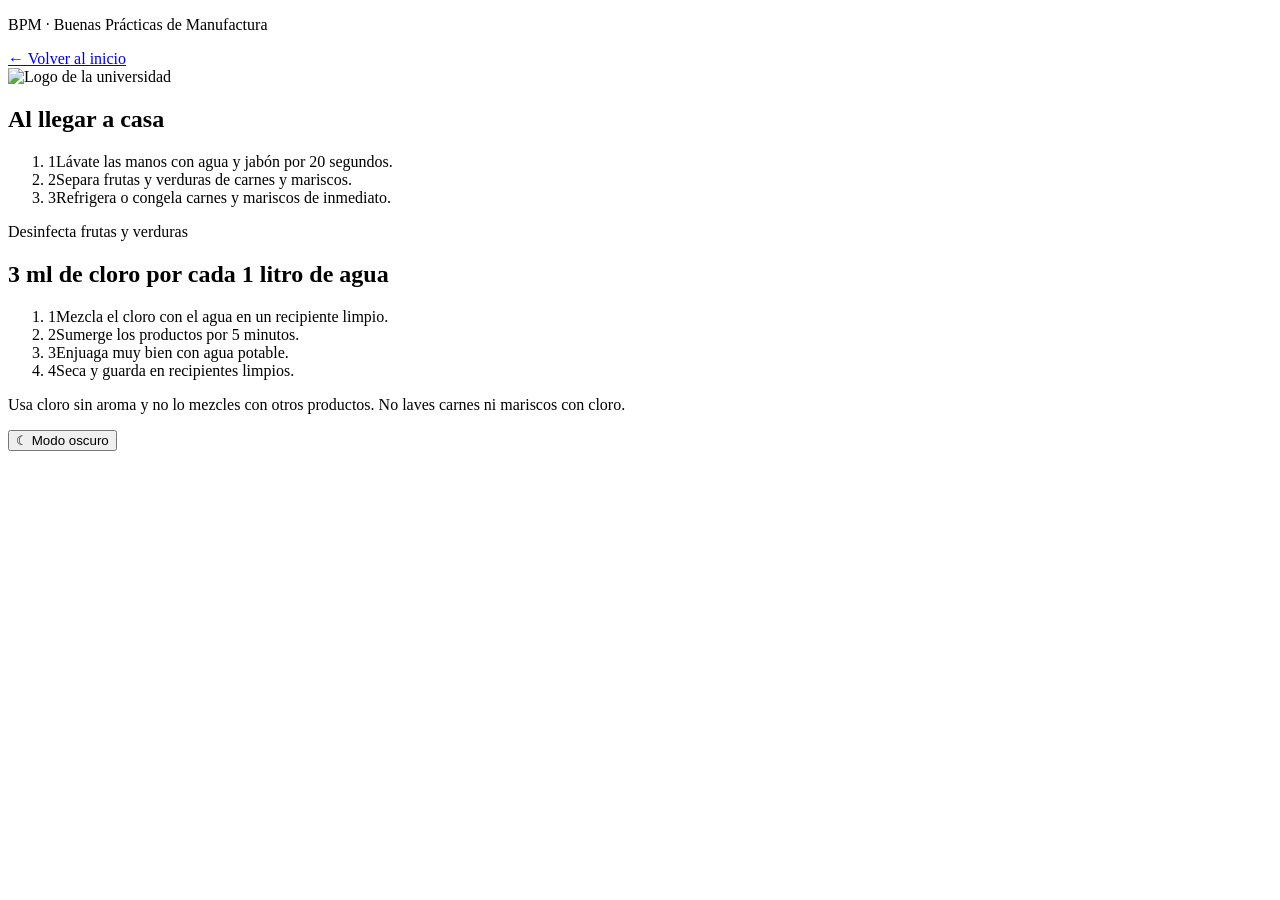
==== al-llegar-a-casa.html @ b9aedc65 "Add files via upload" ====
<!DOCTYPE html>
<html lang="es">
<head>
<meta charset="utf-8">
<meta name="viewport" content="width=device-width, initial-scale=1">
<link rel="preconnect" href="https://fonts.googleapis.com">
<link rel="preconnect" href="https://fonts.gstatic.com" crossorigin>
<link href="https://fonts.googleapis.com/css2?family=Fraunces:opsz,wght@9..144,700;9..144,800&family=Inter:wght@400;600;700&display=swap" rel="stylesheet">
<link rel="stylesheet" href="css/estilos.css">
<script>try{if(localStorage.getItem("bpm-tema")==="oscuro")document.documentElement.setAttribute("data-tema","oscuro")}catch(e){}</script>
<title>Al llegar a casa · BPM</title>
</head>
<body>
<main class="pagina">
  <header class="encabezado">
    <div>
      <p class="etiqueta">BPM · Buenas Prácticas de Manufactura</p>
      <a class="volver" href="index.html">← Volver al inicio</a>
    </div>
    <img class="logo" src="universidad_logo_png.png" alt="Logo de la universidad">
  </header>
  <section class="tarjeta">
    <h2>Al llegar a casa</h2>
    <ol class="pasos">
      <li><span class="num">1</span>Lávate las manos con agua y jabón por 20 segundos.</li>
      <li><span class="num">2</span>Separa frutas y verduras de carnes y mariscos.</li>
      <li><span class="num">3</span>Refrigera o congela carnes y mariscos de inmediato.</li>
    </ol>
  </section>

  <section class="desinfeccion">
    <p class="etiqueta">Desinfecta frutas y verduras</p>
    <h2>3 ml de cloro por cada 1 litro de agua</h2>
    <ol class="fases">
      <li><span class="n">1</span>Mezcla el cloro con el agua en un recipiente limpio.</li>
      <li><span class="n">2</span>Sumerge los productos por 5 minutos.</li>
      <li><span class="n">3</span>Enjuaga muy bien con agua potable.</li>
      <li><span class="n">4</span>Seca y guarda en recipientes limpios.</li>
    </ol>
    <p class="aviso">Usa cloro sin aroma y no lo mezcles con otros productos. No laves carnes ni mariscos con cloro.</p>
  </section>
</main>
<button class="modo" id="modo" type="button">☾ Modo oscuro</button>
<script src="js/tema.js"></script>
</body>
</html>
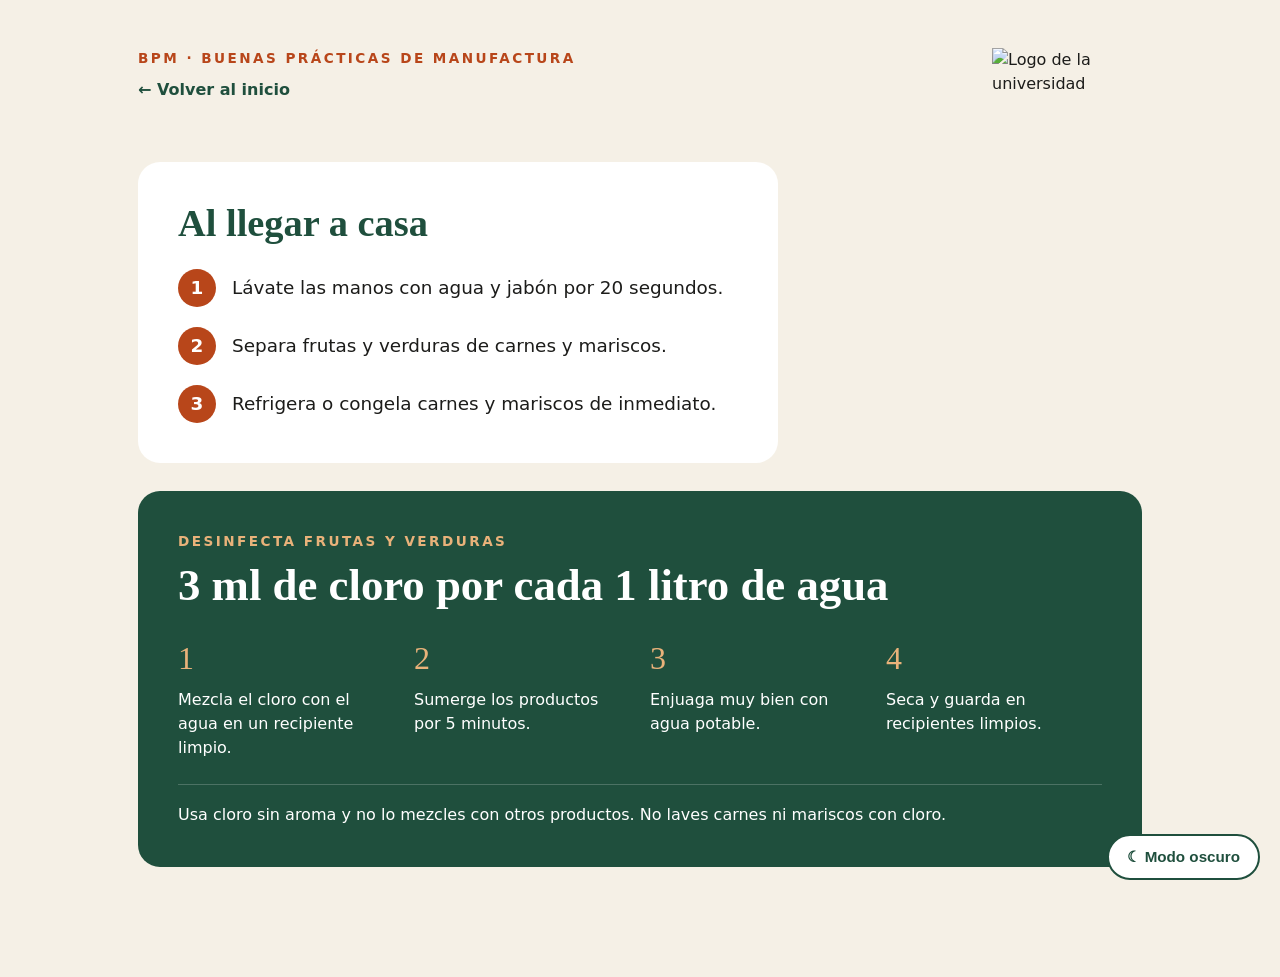
==== commit 177e5e29: "Update al-llegar-a-casa.html" ====
--- a/al-llegar-a-casa.html
+++ b/al-llegar-a-casa.html
@@ -6,7 +6,71 @@
 <link rel="preconnect" href="https://fonts.googleapis.com">
 <link rel="preconnect" href="https://fonts.gstatic.com" crossorigin>
 <link href="https://fonts.googleapis.com/css2?family=Fraunces:opsz,wght@9..144,700;9..144,800&family=Inter:wght@400;600;700&display=swap" rel="stylesheet">
-<link rel="stylesheet" href="css/estilos.css">
+<style>
+:root{
+  --fondo:#f5f0e6; --tarjeta:#ffffff; --texto:#1c1c1a; --verde:#1f4f3d;
+  --acento:#b8461a; --acento-texto:#ffffff; --bloque:#1f4f3d; --bloque-texto:#ffffff;
+  --bloque-acento:#e9b27a; --borde:#1f4f3d; --linea:rgba(255,255,255,.2);
+}
+:root[data-tema="oscuro"]{
+  --fondo:#121815; --tarjeta:#1c2621; --texto:#ece8df; --verde:#8fd1b0;
+  --acento:#e0703f; --acento-texto:#121815; --bloque:#0b2a1e; --bloque-texto:#f1ede4;
+  --bloque-acento:#e9b27a; --borde:#8fd1b0; --linea:rgba(255,255,255,.18);
+}
+*{box-sizing:border-box;margin:0}
+html{color-scheme:light}
+:root[data-tema="oscuro"]{color-scheme:dark}
+body{background:var(--fondo);color:var(--texto);font-family:"Inter",system-ui,sans-serif;line-height:1.5;transition:background .25s,color .25s}
+h1,h2,h3{font-family:"Fraunces",Georgia,serif;color:var(--verde);line-height:1.1}
+.pagina{max-width:1100px;margin:0 auto;padding:clamp(20px,4vw,48px) clamp(16px,4vw,48px) 110px}
+
+/* Encabezado */
+.encabezado{display:flex;justify-content:space-between;align-items:flex-start;gap:24px;margin-bottom:36px}
+.etiqueta{color:var(--acento);font-weight:700;font-size:.85rem;letter-spacing:.18em;text-transform:uppercase;margin-bottom:10px}
+.encabezado h1{font-size:clamp(2rem,5vw,3.6rem);font-weight:800;max-width:14em}
+.intro{margin-top:16px;max-width:42em;font-size:1.1rem}
+.logo{width:clamp(80px,14vw,150px);height:auto;flex-shrink:0}
+
+/* Portada */
+.portadas{display:grid;grid-template-columns:repeat(3,1fr);gap:24px}
+.portada{display:flex;flex-direction:column;gap:14px}
+.portada .foto{display:block;aspect-ratio:4/5;border-radius:20px;overflow:hidden;background:var(--tarjeta);border:2px solid var(--borde)}
+.portada img{width:100%;height:100%;object-fit:cover;display:block}
+.boton{display:block;text-align:center;text-decoration:none;font-weight:700;font-size:1.1rem;padding:14px 18px;border-radius:14px;background:var(--acento);color:var(--acento-texto);transition:filter .2s}
+.boton:hover{filter:brightness(1.1)}
+a:focus-visible,button:focus-visible{outline:3px solid var(--bloque-acento);outline-offset:3px}
+
+/* Subpáginas */
+.volver{display:inline-block;margin-bottom:24px;color:var(--verde);font-weight:600;text-decoration:none}
+.volver:hover{text-decoration:underline}
+.tarjeta{background:var(--tarjeta);border-radius:22px;padding:clamp(22px,4vw,40px);max-width:640px}
+.tarjeta h2{font-size:clamp(1.8rem,4vw,2.4rem);margin-bottom:24px}
+.pasos{list-style:none;padding:0;display:grid;gap:20px}
+.pasos li{display:flex;gap:16px;align-items:center;font-size:1.15rem}
+.num{flex:0 0 auto;width:38px;height:38px;border-radius:50%;background:var(--acento);color:var(--acento-texto);display:grid;place-items:center;font-weight:700}
+
+.desinfeccion{background:var(--bloque);color:var(--bloque-texto);border-radius:22px;padding:clamp(22px,4vw,40px);margin-top:28px}
+.desinfeccion .etiqueta{color:var(--bloque-acento)}
+.desinfeccion h2{color:var(--bloque-texto);font-size:clamp(1.8rem,4.5vw,2.8rem);margin-bottom:24px}
+.fases{list-style:none;padding:0;display:grid;grid-template-columns:repeat(4,1fr);gap:20px}
+.fases .n{display:block;font-family:"Fraunces",Georgia,serif;font-size:2rem;color:var(--bloque-acento);margin-bottom:6px}
+.aviso{margin-top:24px;padding-top:18px;border-top:1px solid var(--linea)}
+
+.guardado{display:grid;grid-template-columns:repeat(3,1fr);gap:20px}
+.caja{border:2px solid var(--borde);border-radius:20px;padding:24px}
+.caja h3{font-size:1.6rem;margin-bottom:10px}
+
+/* Modo oscuro */
+.modo{position:fixed;right:20px;bottom:20px;z-index:10;border:2px solid var(--borde);background:var(--tarjeta);color:var(--verde);font:600 .95rem "Inter",sans-serif;padding:12px 18px;border-radius:999px;cursor:pointer}
+.modo:hover{filter:brightness(1.08)}
+
+@media (max-width:820px){
+  .portadas,.guardado{grid-template-columns:1fr}
+  .fases{grid-template-columns:repeat(2,1fr)}
+  .portada .foto{aspect-ratio:16/10}
+}
+@media (prefers-reduced-motion:reduce){*{transition:none!important}}
+</style>
 <script>try{if(localStorage.getItem("bpm-tema")==="oscuro")document.documentElement.setAttribute("data-tema","oscuro")}catch(e){}</script>
 <title>Al llegar a casa · BPM</title>
 </head>
@@ -41,6 +105,27 @@
   </section>
 </main>
 <button class="modo" id="modo" type="button">☾ Modo oscuro</button>
-<script src="js/tema.js"></script>
+<script>
+(function () {
+  var raiz = document.documentElement;
+  var boton = document.getElementById("modo");
+  function aplicar(t) {
+    if (t === "oscuro") { raiz.setAttribute("data-tema", "oscuro"); }
+    else { raiz.removeAttribute("data-tema"); }
+    if (boton) {
+      boton.textContent = t === "oscuro" ? "☀ Modo claro" : "☾ Modo oscuro";
+      boton.setAttribute("aria-pressed", t === "oscuro");
+    }
+  }
+  var guardado = null;
+  try { guardado = localStorage.getItem("bpm-tema"); } catch (e) {}
+  aplicar(guardado === "oscuro" ? "oscuro" : "claro");
+  if (boton) boton.addEventListener("click", function () {
+    var nuevo = raiz.getAttribute("data-tema") === "oscuro" ? "claro" : "oscuro";
+    aplicar(nuevo);
+    try { localStorage.setItem("bpm-tema", nuevo); } catch (e) {}
+  });
+})();
+</script>
 </body>
 </html>
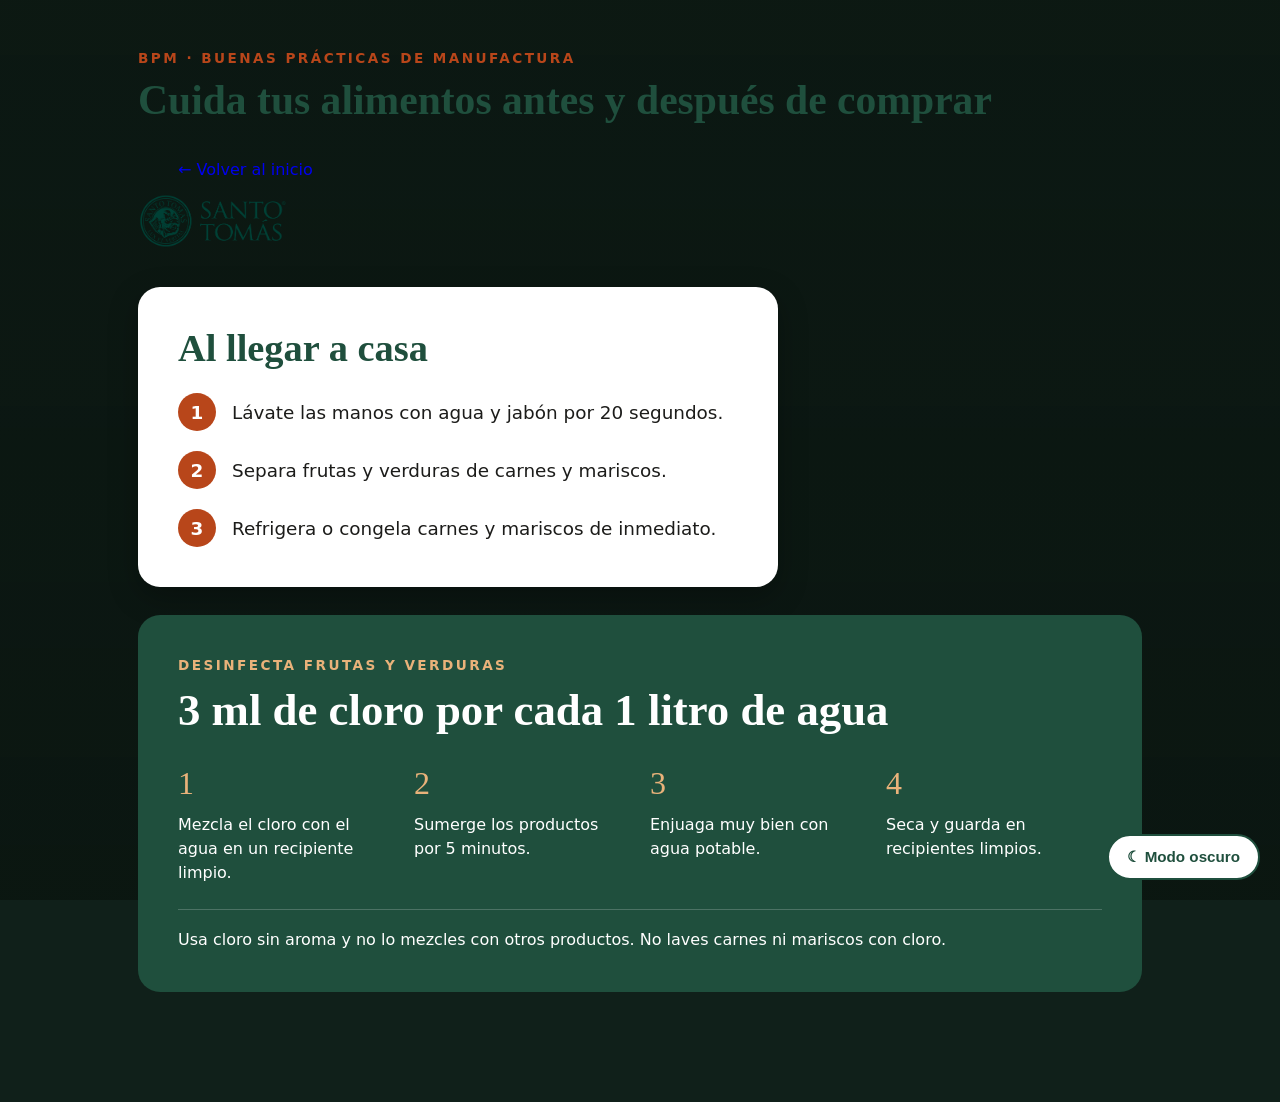
==== commit d73f5201: "Update al-llegar-a-casa.html" ====
--- a/al-llegar-a-casa.html
+++ b/al-llegar-a-casa.html
@@ -70,18 +70,35 @@
   .portada .foto{aspect-ratio:16/10}
 }
 @media (prefers-reduced-motion:reduce){*{transition:none!important}}
+
+/* ===== Páginas internas: mismo estilo que la portada ===== */
+html{background:#10201a}
+body.interna{background:transparent}
+body.interna::before{content:"";position:fixed;inset:0;z-index:-1;background:linear-gradient(rgba(10,20,15,.62),rgba(10,20,15,.78)),var(--foto) center/cover no-repeat}
+.interna .cabecera{position:static;padding:0 0 32px;background:none;pointer-events:auto}
+.interna .cabecera h1{font-size:clamp(1.6rem,3.6vw,2.6rem);margin-bottom:22px}
+.cinta-volver{display:inline-block;width:auto;min-width:0;padding:12px 40px;font-size:1rem;text-decoration:none}
+.interna .cinta-volver:hover{filter:drop-shadow(0 4px 10px rgba(0,0,0,.3)) brightness(1.06)}
+.interna .tarjeta,.interna .tarjeta-ancha{box-shadow:0 10px 30px rgba(0,0,0,.28)}
+.tarjeta-ancha{background:var(--tarjeta);border-radius:22px;padding:clamp(22px,4vw,40px)}
+.tarjeta-ancha h2{font-size:clamp(1.8rem,4vw,2.4rem);margin-bottom:24px}
+@media (max-width:820px){.interna .cabecera{flex-direction:column}}
 </style>
 <script>try{if(localStorage.getItem("bpm-tema")==="oscuro")document.documentElement.setAttribute("data-tema","oscuro")}catch(e){}</script>
 <title>Al llegar a casa · BPM</title>
 </head>
-<body>
+<body class="interna" style="--foto:url('Imagenes/portada_2_png.png')">
 <main class="pagina">
-  <header class="encabezado">
+  <header class="cabecera">
     <div>
       <p class="etiqueta">BPM · Buenas Prácticas de Manufactura</p>
-      <a class="volver" href="index.html">← Volver al inicio</a>
+      <h1>Cuida tus alimentos antes y después de comprar</h1>
+      <a class="cinta cinta-volver" href="index.html">← Volver al inicio</a>
     </div>
-    <img class="logo" src="universidad_logo_png.png" alt="Logo de la universidad">
+    <div class="logos">
+      <img class="logo" src="Imagenes/universidad_logo_png.png" alt="Logo de la universidad">
+      <img class="logo" src="Imagenes/municipalidad_logo_png.png" alt="Logo de la municipalidad" onerror="this.remove()">
+    </div>
   </header>
   <section class="tarjeta">
     <h2>Al llegar a casa</h2>
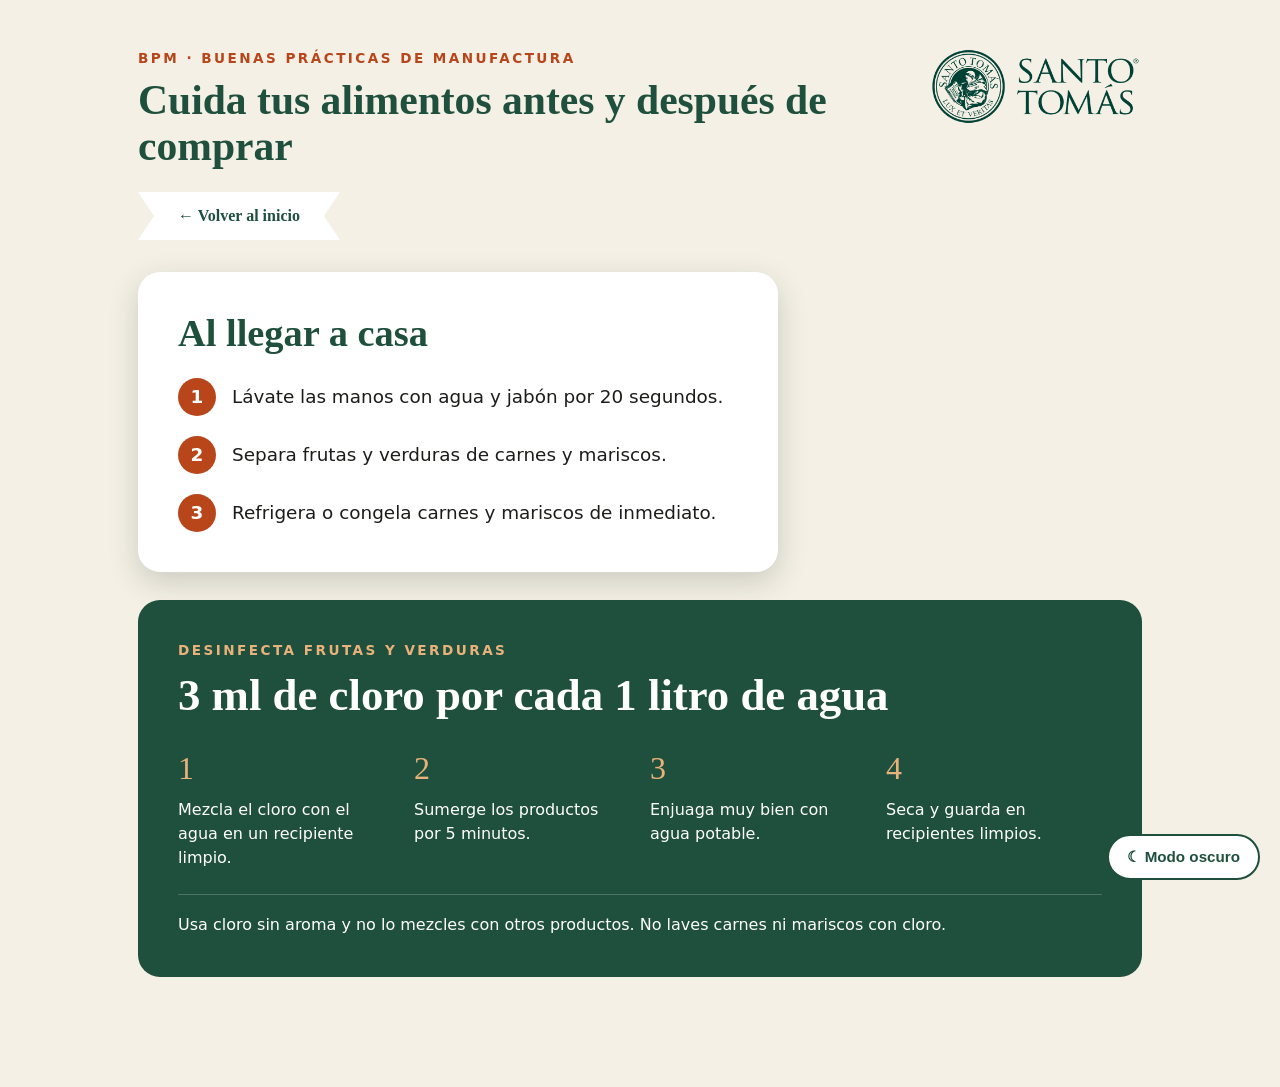
==== commit 8db7b301: "Update al-llegar-a-casa.html" ====
--- a/al-llegar-a-casa.html
+++ b/al-llegar-a-casa.html
@@ -11,11 +11,13 @@
   --fondo:#f5f0e6; --tarjeta:#ffffff; --texto:#1c1c1a; --verde:#1f4f3d;
   --acento:#b8461a; --acento-texto:#ffffff; --bloque:#1f4f3d; --bloque-texto:#ffffff;
   --bloque-acento:#e9b27a; --borde:#1f4f3d; --linea:rgba(255,255,255,.2);
+  --velo:rgba(245,240,230,.86); --velo-cab:rgba(245,240,230,.94); --sombra:rgba(20,40,30,.18);
 }
 :root[data-tema="oscuro"]{
   --fondo:#121815; --tarjeta:#1c2621; --texto:#ece8df; --verde:#8fd1b0;
   --acento:#e0703f; --acento-texto:#121815; --bloque:#0b2a1e; --bloque-texto:#f1ede4;
   --bloque-acento:#e9b27a; --borde:#8fd1b0; --linea:rgba(255,255,255,.18);
+  --velo:rgba(14,20,17,.84); --velo-cab:rgba(10,16,13,.92); --sombra:rgba(0,0,0,.45);
 }
 *{box-sizing:border-box;margin:0}
 html{color-scheme:light}
@@ -29,7 +31,7 @@
 .etiqueta{color:var(--acento);font-weight:700;font-size:.85rem;letter-spacing:.18em;text-transform:uppercase;margin-bottom:10px}
 .encabezado h1{font-size:clamp(2rem,5vw,3.6rem);font-weight:800;max-width:14em}
 .intro{margin-top:16px;max-width:42em;font-size:1.1rem}
-.logo{width:clamp(80px,14vw,150px);height:auto;flex-shrink:0}
+.logo{height:var(--alto-logo,4.5rem);width:auto;max-width:100%;flex-shrink:0}
 
 /* Portada */
 .portadas{display:grid;grid-template-columns:repeat(3,1fr);gap:24px}
@@ -72,17 +74,24 @@
 @media (prefers-reduced-motion:reduce){*{transition:none!important}}
 
 /* ===== Páginas internas: mismo estilo que la portada ===== */
-html{background:#10201a}
+html{background:var(--fondo)}
 body.interna{background:transparent}
-body.interna::before{content:"";position:fixed;inset:0;z-index:-1;background:linear-gradient(rgba(10,20,15,.62),rgba(10,20,15,.78)),var(--foto) center/cover no-repeat}
-.interna .cabecera{position:static;padding:0 0 32px;background:none;pointer-events:auto}
+body.interna::before{content:"";position:fixed;inset:-30px;z-index:-1;background:var(--foto) center/cover no-repeat;filter:blur(14px)}
+body.interna::after{content:"";position:fixed;inset:0;z-index:-1;background:var(--velo)}
+.interna .cabecera{--alto-logo:clamp(3rem,6.6vw,4.8rem);position:static;padding:0 0 32px;background:none;pointer-events:auto}
 .interna .cabecera h1{font-size:clamp(1.6rem,3.6vw,2.6rem);margin-bottom:22px}
+.interna .cabecera{display:flex;justify-content:space-between;align-items:flex-start;gap:24px;color:var(--texto)}
+.interna .cabecera h1{color:var(--verde)}
+.logos{display:flex;gap:18px;align-items:center;flex-shrink:0}
+.cinta{position:relative;z-index:1;text-align:center;font-family:"Fraunces",Georgia,serif;font-weight:800;color:var(--verde);background:var(--tarjeta);clip-path:polygon(0 0,100% 0,calc(100% - 16px) 50%,100% 100%,0 100%,16px 50%);filter:drop-shadow(0 4px 10px rgba(0,0,0,.3))}
+a.cinta:focus-visible{outline:3px solid var(--acento);outline-offset:3px}
 .cinta-volver{display:inline-block;width:auto;min-width:0;padding:12px 40px;font-size:1rem;text-decoration:none}
 .interna .cinta-volver:hover{filter:drop-shadow(0 4px 10px rgba(0,0,0,.3)) brightness(1.06)}
-.interna .tarjeta,.interna .tarjeta-ancha{box-shadow:0 10px 30px rgba(0,0,0,.28)}
+.interna .tarjeta,.interna .tarjeta-ancha{box-shadow:0 10px 30px var(--sombra)}
 .tarjeta-ancha{background:var(--tarjeta);border-radius:22px;padding:clamp(22px,4vw,40px)}
 .tarjeta-ancha h2{font-size:clamp(1.8rem,4vw,2.4rem);margin-bottom:24px}
 @media (max-width:820px){.interna .cabecera{flex-direction:column}}
+:root[data-tema="oscuro"] .logos{background:#f5f0e6;padding:8px 16px;border-radius:14px}
 </style>
 <script>try{if(localStorage.getItem("bpm-tema")==="oscuro")document.documentElement.setAttribute("data-tema","oscuro")}catch(e){}</script>
 <title>Al llegar a casa · BPM</title>
@@ -146,3 +155,4 @@
 </script>
 </body>
 </html>
+
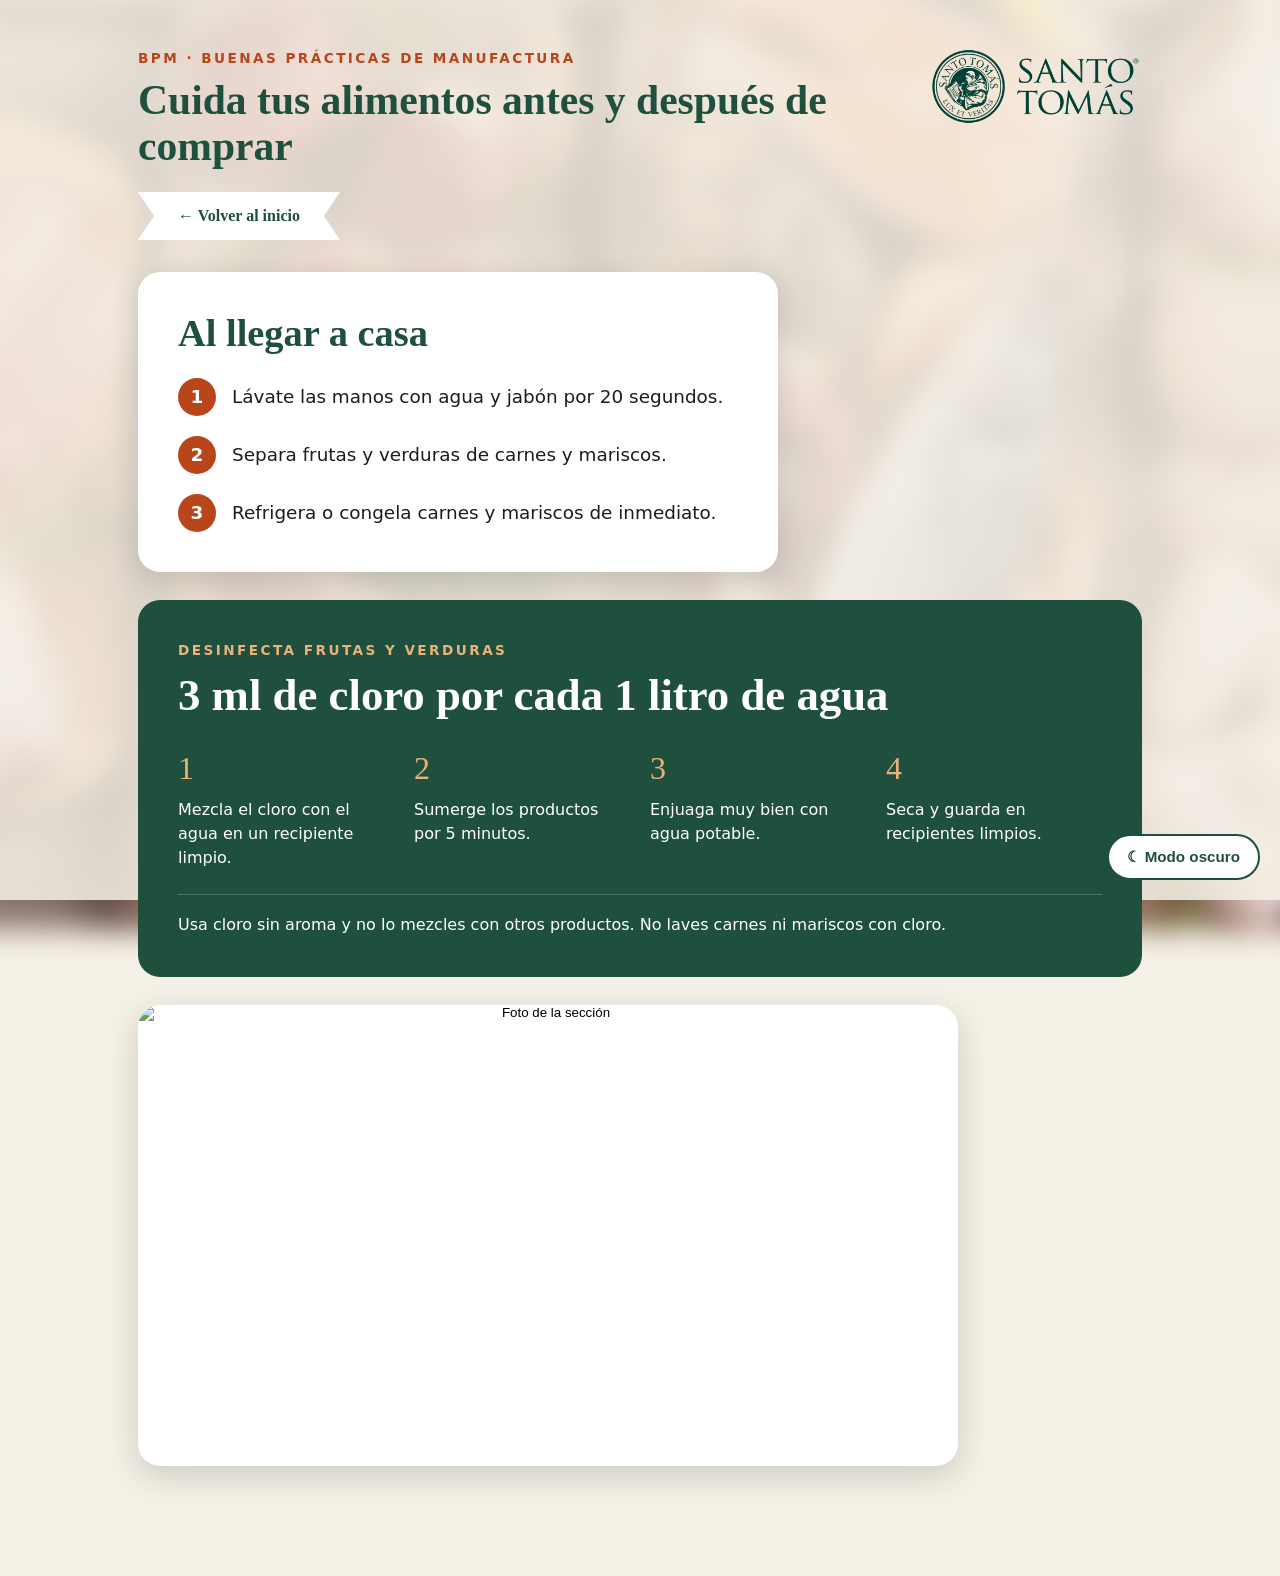
==== commit 45aaf654: "Update al-llegar-a-casa.html" ====
--- a/al-llegar-a-casa.html
+++ b/al-llegar-a-casa.html
@@ -92,6 +92,18 @@
 .tarjeta-ancha h2{font-size:clamp(1.8rem,4vw,2.4rem);margin-bottom:24px}
 @media (max-width:820px){.interna .cabecera{flex-direction:column}}
 :root[data-tema="oscuro"] .logos{background:#f5f0e6;padding:8px 16px;border-radius:14px}
+
+/* ===== Foto de historia (se amplía al presionar) ===== */
+.historia{margin-top:28px;width:100%;max-width:820px}
+.historia-miniatura{display:block;width:100%;aspect-ratio:16/9;padding:0;border:0;border-radius:22px;overflow:hidden;background:var(--tarjeta);cursor:zoom-in;box-shadow:0 10px 30px var(--sombra);transition:filter .2s}
+.historia-miniatura:hover{filter:brightness(1.06)}
+.historia-miniatura img{width:100%;height:100%;object-fit:cover;display:block}
+.visor{position:fixed;inset:0;z-index:50;display:grid;place-items:center;padding:16px;background:var(--velo-cab);cursor:zoom-out;opacity:0;transition:opacity .2s}
+.visor[hidden]{display:none}
+.visor.abierto{opacity:1}
+.visor button{border:0;padding:0;background:none;cursor:zoom-out;line-height:0}
+.visor img{max-width:94vw;max-height:92vh;object-fit:contain;border-radius:16px;box-shadow:0 14px 40px var(--sombra);transform:scale(.92);transition:transform .2s}
+.visor.abierto img{transform:scale(1)}
 </style>
 <script>try{if(localStorage.getItem("bpm-tema")==="oscuro")document.documentElement.setAttribute("data-tema","oscuro")}catch(e){}</script>
 <title>Al llegar a casa · BPM</title>
@@ -129,7 +141,15 @@
     </ol>
     <p class="aviso">Usa cloro sin aroma y no lo mezcles con otros productos. No laves carnes ni mariscos con cloro.</p>
   </section>
+  <section class="historia">
+    <button class="historia-miniatura" id="historia-btn" type="button" aria-haspopup="dialog" aria-label="Ampliar foto">
+      <img src="Imagenes/historia_pelu_2_png.png" alt="Foto de la sección">
+    </button>
+  </section>
 </main>
+<div class="visor" id="visor" role="dialog" aria-modal="true" aria-label="Foto ampliada" hidden>
+  <button type="button" aria-label="Reducir foto"><img src="Imagenes/historia_pelu_2_png.png" alt="Foto de la sección ampliada"></button>
+</div>
 <button class="modo" id="modo" type="button">☾ Modo oscuro</button>
 <script>
 (function () {
@@ -153,6 +173,30 @@
   });
 })();
 </script>
+<script>
+(function () {
+  var mini = document.getElementById("historia-btn");
+  var visor = document.getElementById("visor");
+  if (!mini || !visor) return;
+  function abrir() {
+    visor.hidden = false;
+    requestAnimationFrame(function () { visor.classList.add("abierto"); });
+    document.body.style.overflow = "hidden";
+    visor.querySelector("button").focus();
+  }
+  function cerrar() {
+    visor.classList.remove("abierto");
+    document.body.style.overflow = "";
+    setTimeout(function () { visor.hidden = true; }, 200);
+    mini.focus();
+  }
+  mini.addEventListener("click", abrir);
+  visor.addEventListener("click", cerrar);
+  document.addEventListener("keydown", function (e) {
+    if (e.key === "Escape" && !visor.hidden) cerrar();
+  });
+})();
+</script>
 </body>
 </html>
 
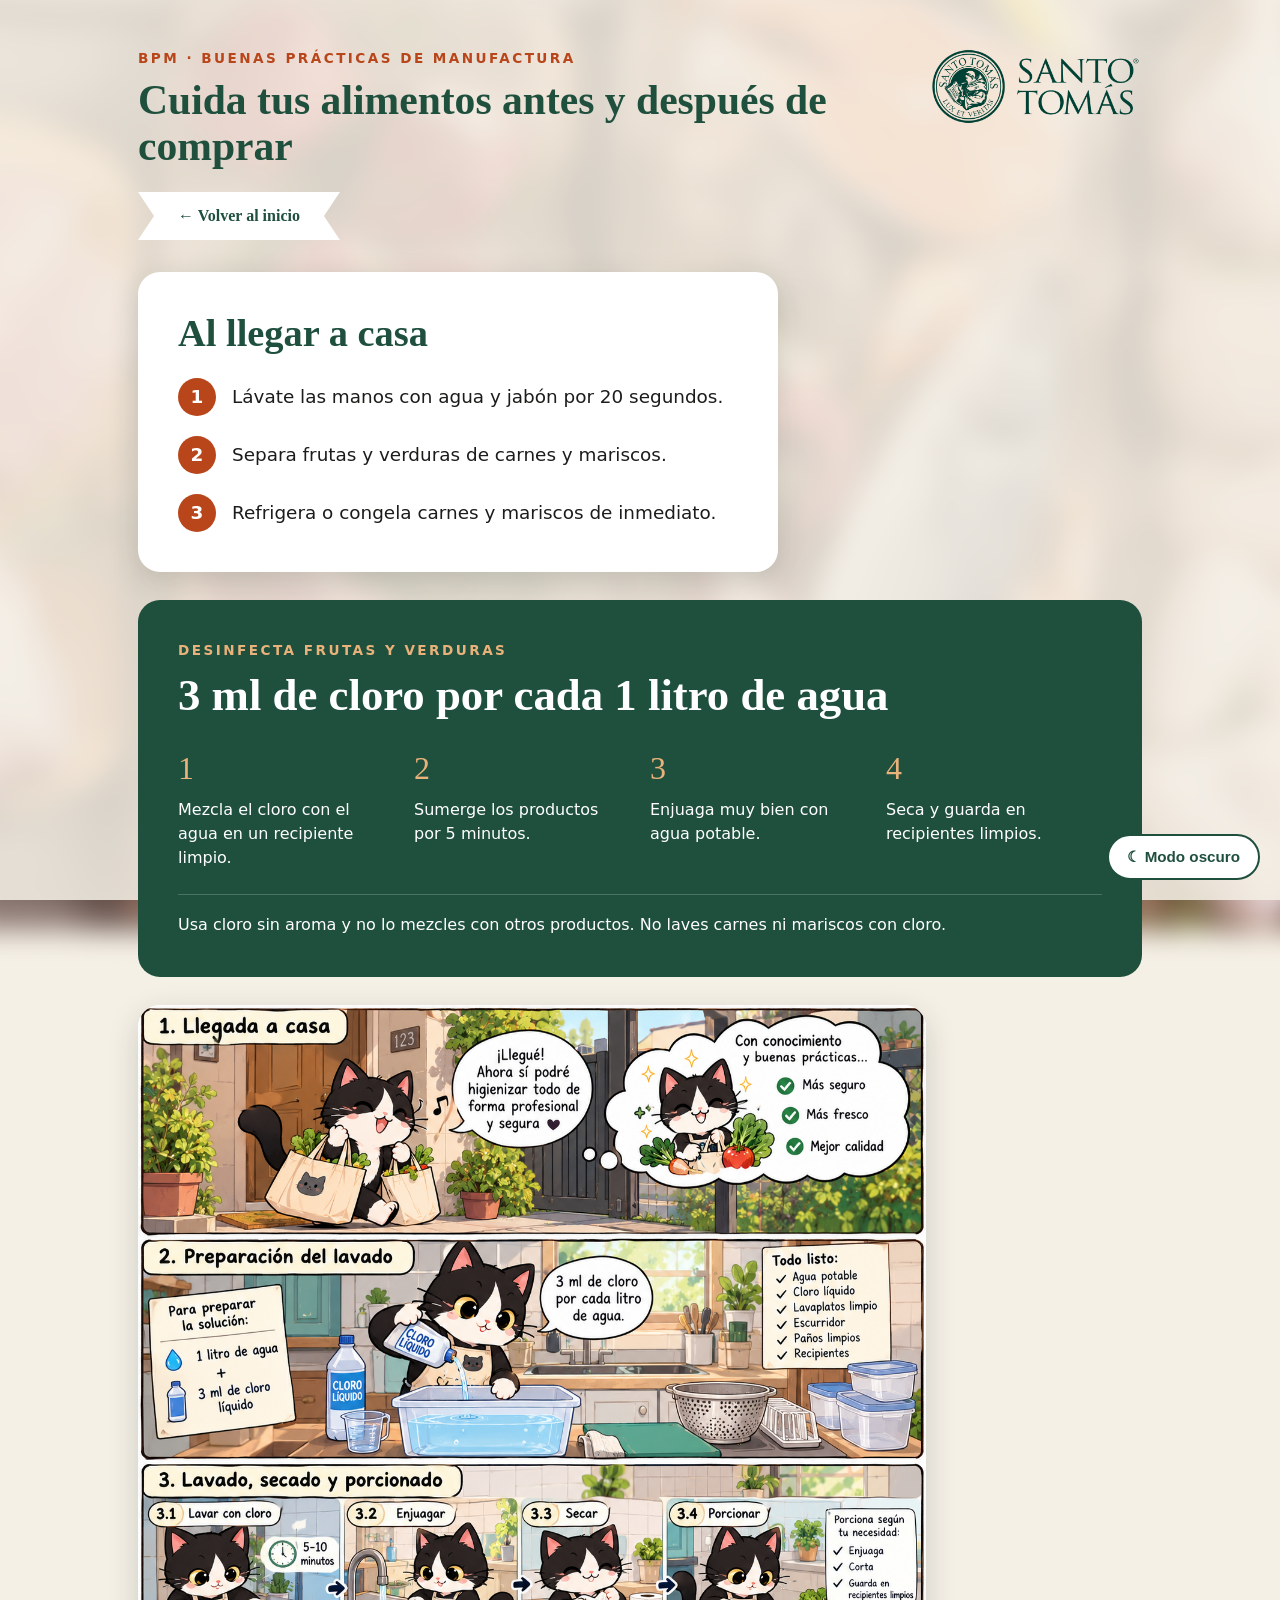
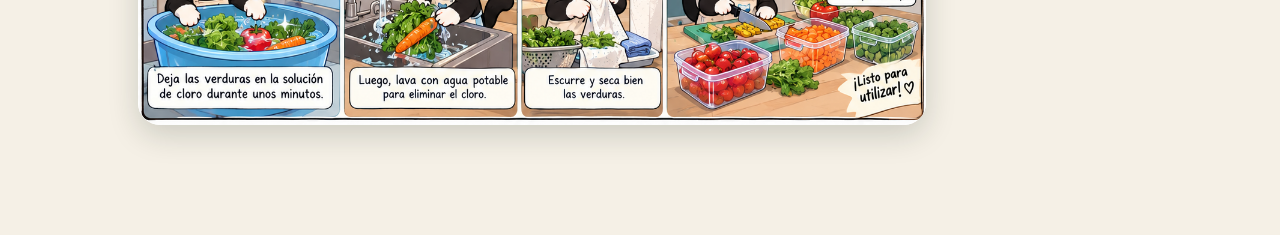
==== commit c7910402: "Update al-llegar-a-casa.html" ====
--- a/al-llegar-a-casa.html
+++ b/al-llegar-a-casa.html
@@ -95,9 +95,9 @@
 
 /* ===== Foto de historia (se amplía al presionar) ===== */
 .historia{margin-top:28px;width:100%;max-width:820px}
-.historia-miniatura{display:block;width:100%;aspect-ratio:16/9;padding:0;border:0;border-radius:22px;overflow:hidden;background:var(--tarjeta);cursor:zoom-in;box-shadow:0 10px 30px var(--sombra);transition:filter .2s}
+.historia-miniatura{display:block;width:fit-content;max-width:100%;padding:0;border:0;border-radius:22px;overflow:hidden;background:var(--tarjeta);cursor:zoom-in;line-height:0;box-shadow:0 10px 30px var(--sombra);transition:filter .2s}
 .historia-miniatura:hover{filter:brightness(1.06)}
-.historia-miniatura img{width:100%;height:100%;object-fit:cover;display:block}
+.historia-miniatura img{display:block;width:auto;height:auto;max-width:100%;max-height:80vh}
 .visor{position:fixed;inset:0;z-index:50;display:grid;place-items:center;padding:16px;background:var(--velo-cab);cursor:zoom-out;opacity:0;transition:opacity .2s}
 .visor[hidden]{display:none}
 .visor.abierto{opacity:1}
@@ -199,4 +199,3 @@
 </script>
 </body>
 </html>
-
